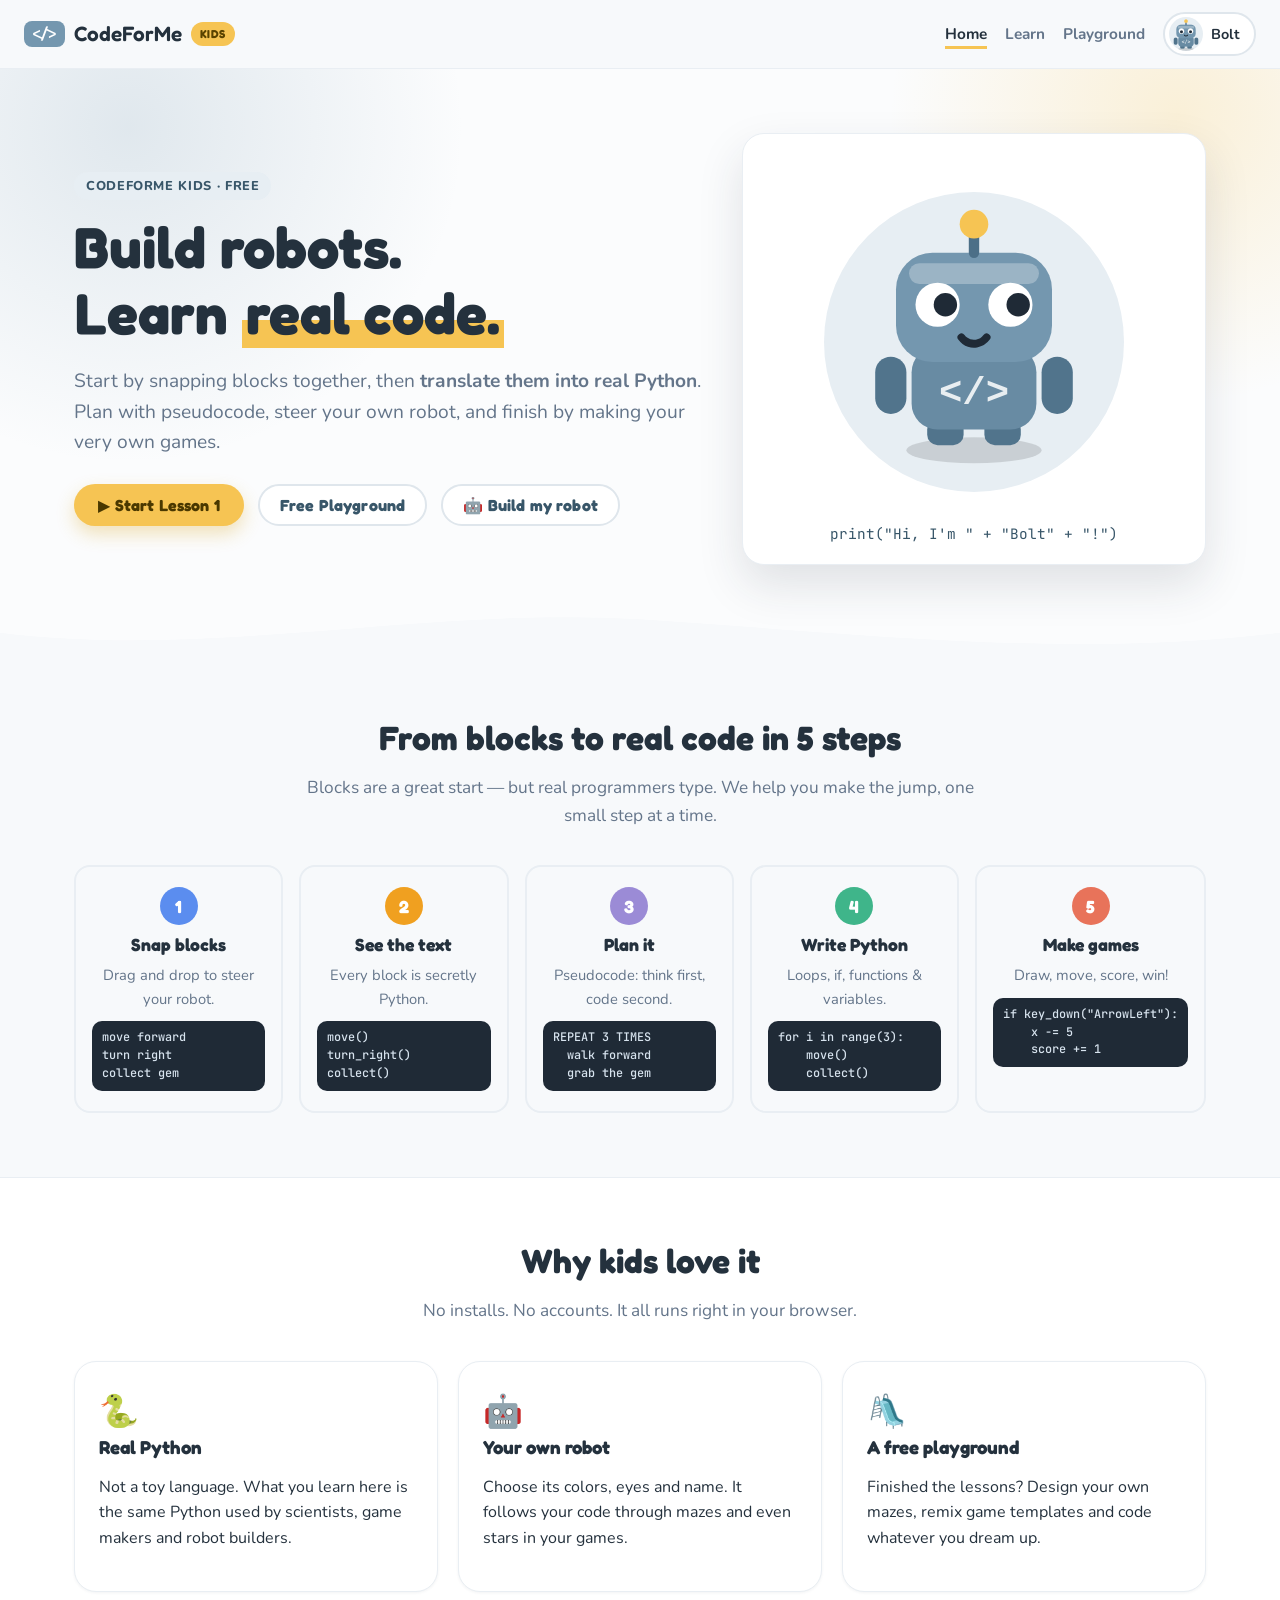
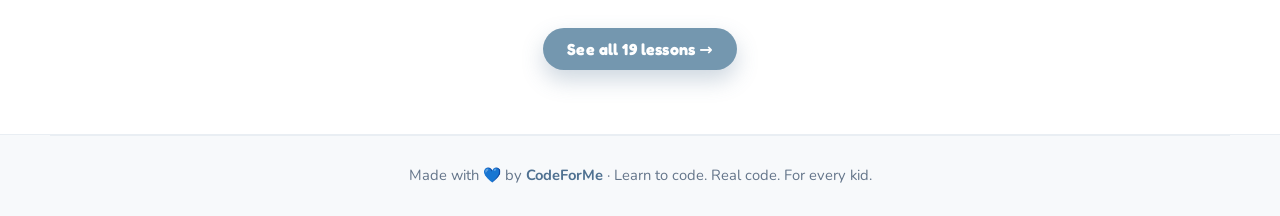
==== index.html @ 1c7331c0 "Add files via upload" ====
<!doctype html>
<html lang="en">
<head>
<title>CodeForMe Kids — Learn real code by building robots & games</title>
<meta name="description" content="Start with blocks, graduate to real Python. Build robots, learn pseudocode, and make your own games. Free from CodeForMe." />
<meta charset="UTF-8" />
<meta name="viewport" content="width=device-width, initial-scale=1" />
<link rel="preconnect" href="https://fonts.googleapis.com"><link rel="preconnect" href="https://fonts.gstatic.com" crossorigin>
<link href="https://fonts.googleapis.com/css2?family=Fredoka:wght@500;600;700&family=Nunito:wght@400;600;700;800&family=JetBrains+Mono:wght@400;500;600&display=swap" rel="stylesheet">
<link rel="stylesheet" href="css/kids.css" />
<link rel="icon" href="data:image/svg+xml,<svg xmlns=%22http://www.w3.org/2000/svg%22 viewBox=%220 0 100 100%22><rect width=%22100%22 height=%22100%22 rx=%2222%22 fill=%22%237497af%22/><text x=%2250%22 y=%2266%22 font-size=%2252%22 font-family=%22monospace%22 fill=%22white%22 text-anchor=%22middle%22>&lt;/&gt;</text></svg>" />
</head>
<body data-page="home">
<header id="site-header"></header>

<section class="hero">
  <div class="container hero-grid">
    <div>
      <span class="eyebrow">CodeForMe Kids · Free</span>
      <h1>Build robots.<br>Learn <span class="mark">real code.</span></h1>
      <p class="lead">Start by snapping blocks together, then <b>translate them into real Python</b>. Plan with pseudocode, steer your own robot, and finish by making your very own games.</p>
      <div class="hero-cta"><a class="btn btn-sun" href="lesson.html?id=1-1">▶ Start Lesson 1</a><a class="btn btn-ghost" href="playground.html">Free Playground</a><button class="btn btn-ghost" id="hero-robot">🤖 Build my robot</button></div>
    </div>
    <div class="hero-stage"><canvas id="hero-canvas" width="360" height="360"></canvas><div class="mono" style="background:none">print("Hi, I'm " + <span id="hero-name"></span> + "!")</div></div>
  </div>
  <svg class="hero-wave" viewBox="0 0 1440 60" preserveAspectRatio="none" aria-hidden="true"><path d="M0,32 C240,64 480,0 720,16 C960,32 1200,64 1440,32 L1440,60 L0,60 Z"></path></svg>
</section>

<section class="block">
  <div class="container">
    <h2 class="section-title">From blocks to real code in 5 steps</h2>
    <p class="section-sub">Blocks are a great start — but real programmers type. We help you make the jump, one small step at a time.</p>
    <div class="journey">
      <div class="step"><div class="num" style="background:#5b8def">1</div><h3>Snap blocks</h3><p>Drag and drop to steer your robot.</p><pre>move forward
turn right
collect gem</pre></div>
      <div class="step"><div class="num" style="background:#f0a020">2</div><h3>See the text</h3><p>Every block is secretly Python.</p><pre>move()
turn_right()
collect()</pre></div>
      <div class="step"><div class="num" style="background:#9b8bd6">3</div><h3>Plan it</h3><p>Pseudocode: think first, code second.</p><pre>REPEAT 3 TIMES
  walk forward
  grab the gem</pre></div>
      <div class="step"><div class="num" style="background:#3fb58a">4</div><h3>Write Python</h3><p>Loops, if, functions & variables.</p><pre>for i in range(3):
    move()
    collect()</pre></div>
      <div class="step"><div class="num" style="background:#e8735a">5</div><h3>Make games</h3><p>Draw, move, score, win!</p><pre>if key_down("ArrowLeft"):
    x -= 5
    score += 1</pre></div>
    </div>
  </div>
</section>

<section class="block alt">
  <div class="container">
    <h2 class="section-title">Why kids love it</h2>
    <p class="section-sub">No installs. No accounts. It all runs right in your browser.</p>
    <div class="cards">
      <div class="card"><div class="ico">🐍</div><h3>Real Python</h3><p>Not a toy language. What you learn here is the same Python used by scientists, game makers and robot builders.</p></div>
      <div class="card"><div class="ico">🤖</div><h3>Your own robot</h3><p>Choose its colors, eyes and name. It follows your code through mazes and even stars in your games.</p></div>
      <div class="card"><div class="ico">🛝</div><h3>A free playground</h3><p>Finished the lessons? Design your own mazes, remix game templates and code whatever you dream up.</p></div>
    </div>
    <div style="text-align:center;margin-top:36px"><a class="btn btn-primary" href="learn.html">See all 19 lessons →</a></div>
  </div>
</section>

<div id="site-footer"></div>
<script src="js/common.js"></script>
<script>
  const cv = document.getElementById("hero-canvas"), g = cv.getContext("2d");
  const nm = () => (document.getElementById("hero-name").textContent = '"' + CFM.getRobot().name + '"');
  nm(); window.addEventListener("cfm-robot-changed", nm);
  document.getElementById("hero-robot").onclick = CFM.openRobotBuilder;
  (function frame(t) {
    g.clearRect(0, 0, 360, 360); g.fillStyle = "#e7eef3"; g.beginPath(); g.arc(180, 190, 150, 0, 7); g.fill();
    CFM.drawRobot(g, 180, 190 + Math.sin(t / 380) * 8, 260, Math.floor(t / 1600) % 4);
    requestAnimationFrame(frame);
  })(0);
</script>
</body>
</html>
---- css/kids.css ----
:root {
  --bg: #f7f9fb; --bg-raised: #fff; --bg-inset: #eef2f6;
  --border: #dfe6ec; --border-soft: #e9eef3;
  --text: #24313d; --text-muted: #64758a;
  --accent: #7497af; --accent-dark: #4f7191; --accent-darker: #385669;
  --accent-light: #e7eef3; --accent-soft: #d3e0e8;
  --sun: #f6c453; --sun-dark: #d9a520; --coral: #ef8a6b; --mint: #62c3a0; --grape: #9b8bd6;
  --danger: #c0392b; --danger-soft: #fbe4e1; --ok: #2e9e72; --ok-soft: #dff5ea;
  --shadow-sm: 0 1px 3px rgba(36,49,61,.06); --shadow-md: 0 10px 26px rgba(36,49,61,.08);
  --shadow-lg: 0 20px 46px rgba(36,49,61,.13); --shadow-accent: 0 10px 22px rgba(79,113,145,.28);
  --radius: 16px; --radius-lg: 22px;
  --font-ui: 'Nunito', system-ui, sans-serif; --font-display: 'Fredoka', var(--font-ui);
  --font-mono: 'JetBrains Mono', 'SFMono-Regular', Consolas, monospace;
  /* block colors */
  --b-motion: #5b8def; --b-action: #f0a020; --b-loop: #e8735a; --b-logic: #3fb58a; --b-say: #9b8bd6;
}
* { box-sizing: border-box; }
html, body { margin: 0; background: var(--bg); color: var(--text); font-family: var(--font-ui); font-size: 16px; line-height: 1.6; }
::selection { background: var(--accent-soft); color: var(--accent-darker); }
a { color: var(--accent-dark); text-decoration: none; font-weight: 700; }
a:hover { text-decoration: underline; }
h1, h2, h3 { font-family: var(--font-display); line-height: 1.15; margin: 0 0 .5em; }
code, .mono { font-family: var(--font-mono); font-size: .9em; background: var(--accent-light); padding: 1px 6px; border-radius: 6px; color: var(--accent-darker); }
.container { max-width: 1180px; margin: 0 auto; padding: 0 24px; }

/* Header */
.site-header { position: sticky; top: 0; z-index: 30; background: rgba(247,249,251,.92); backdrop-filter: blur(10px); border-bottom: 1px solid var(--border-soft); }
.header-inner { max-width: 1400px; margin: 0 auto; padding: 12px 24px; display: flex; align-items: center; justify-content: space-between; gap: 16px; }
.logo { font-family: var(--font-display); font-weight: 600; font-size: 1.3rem; color: var(--text); display: flex; align-items: center; gap: 9px; }
.logo:hover { text-decoration: none; color: var(--accent-dark); }
.logo-mark { font-family: var(--font-mono); font-weight: 700; font-size: .95rem; color: #fff; background: var(--accent); padding: 5px 7px; border-radius: 8px; line-height: 1; }
.logo-kids { background: var(--sun); color: #5a4300; font-size: .72rem; font-weight: 700; padding: 3px 9px; border-radius: 999px; letter-spacing: .04em; text-transform: uppercase; }
.site-nav { display: flex; align-items: center; gap: 18px; }
.site-nav a { color: var(--text-muted); font-weight: 700; font-size: .96rem; }
.site-nav a:hover, .site-nav a.active { color: var(--text); text-decoration: none; }
.site-nav a.active { box-shadow: 0 3px 0 var(--sun); }
.chip-btn { display: inline-flex; align-items: center; gap: 8px; background: var(--bg-raised); border: 2px solid var(--border); border-radius: 999px; padding: 3px 14px 3px 4px; font: 700 .9rem var(--font-ui); color: var(--text); cursor: pointer; }
.chip-btn:hover { border-color: var(--accent); }
.chip-btn canvas { width: 34px; height: 34px; background: var(--accent-light); border-radius: 50%; }

/* Buttons */
.btn { font: 800 1rem var(--font-display); letter-spacing: .01em; border: 0; border-radius: 999px; padding: 11px 24px; cursor: pointer; transition: transform .15s, box-shadow .15s, background .15s; display: inline-flex; align-items: center; gap: 8px; }
.btn:hover { text-decoration: none; transform: translateY(-2px); }
.btn:disabled { opacity: .5; cursor: not-allowed; transform: none; }
.btn-primary { background: var(--accent); color: #fff; box-shadow: var(--shadow-accent); }
.btn-primary:hover { background: var(--accent-dark); }
.btn-sun { background: var(--sun); color: #4a3800; box-shadow: 0 8px 18px rgba(217,165,32,.3); }
.btn-sun:hover { background: #f8cf6a; }
.btn-ghost { background: var(--bg-raised); color: var(--accent-darker); border: 2px solid var(--border); padding: 9px 20px; }
.btn-ghost:hover { border-color: var(--accent); }
.btn-sm { font-size: .88rem; padding: 6px 14px; }
.btn-run { background: var(--ok); color: #fff; box-shadow: 0 8px 18px rgba(46,158,114,.3); }
.btn-run:hover { background: #26855f; }

/* Hero */
.hero { background: radial-gradient(560px circle at 10% 10%, rgba(116,151,175,.2), transparent 60%), radial-gradient(480px circle at 92% 8%, rgba(246,196,83,.22), transparent 60%), #fbfcfd; padding: 64px 0 90px; position: relative; overflow: hidden; }
.hero-grid { display: grid; grid-template-columns: 1.15fr .85fr; gap: 40px; align-items: center; }
.eyebrow { display: inline-block; background: var(--accent-light); color: var(--accent-darker); font-weight: 800; font-size: .8rem; padding: 4px 12px; border-radius: 999px; letter-spacing: .05em; text-transform: uppercase; }
.hero h1 { font-size: clamp(2.2rem, 5vw, 3.6rem); margin: 14px 0; }
.mark { background: linear-gradient(transparent 60%, var(--sun) 60%); padding: 0 4px; }
.hero p.lead { font-size: 1.2rem; color: var(--text-muted); max-width: 34em; }
.hero-cta { display: flex; gap: 14px; margin-top: 26px; flex-wrap: wrap; }
.hero-stage { background: var(--bg-raised); border-radius: var(--radius-lg); box-shadow: var(--shadow-lg); padding: 18px; text-align: center; border: 1px solid var(--border-soft); }
.hero-stage canvas { width: 100%; max-width: 360px; aspect-ratio: 1; }
.hero-wave { position: absolute; left: 0; bottom: -1px; width: 100%; height: 50px; fill: var(--bg); }

section.block { padding: 64px 0; }
section.alt { background: var(--bg-raised); border-top: 1px solid var(--border-soft); border-bottom: 1px solid var(--border-soft); }
.section-title { text-align: center; font-size: 2.1rem; }
.section-sub { text-align: center; color: var(--text-muted); max-width: 40em; margin: 0 auto 36px; font-size: 1.08rem; }

/* Journey steps */
.journey { display: grid; grid-template-columns: repeat(5, 1fr); gap: 16px; counter-reset: step; }
.step { background: var(--bg); border: 2px solid var(--border-soft); border-radius: var(--radius); padding: 20px 16px; position: relative; text-align: center; }
.step .num { width: 38px; height: 38px; border-radius: 50%; display: grid; place-items: center; margin: 0 auto 10px; font: 700 1.1rem var(--font-display); color: #fff; }
.step h3 { font-size: 1.1rem; }
.step p { color: var(--text-muted); font-size: .92rem; margin: 0; }
.step pre { margin: 10px 0 0; text-align: left; background: #1f2a36; color: #d7e3ee; font: 500 .74rem/1.5 var(--font-mono); padding: 8px 10px; border-radius: 10px; overflow: hidden; }

.cards { display: grid; grid-template-columns: repeat(3, 1fr); gap: 20px; }
.card { background: var(--bg-raised); border: 1px solid var(--border-soft); border-radius: var(--radius-lg); padding: 24px; box-shadow: var(--shadow-sm); }
.card .ico { font-size: 2rem; }

/* Learn map */
.unit { margin-bottom: 34px; }
.unit-head { display: flex; align-items: center; gap: 14px; margin-bottom: 14px; }
.unit-badge { width: 46px; height: 46px; border-radius: 14px; display: grid; place-items: center; color: #fff; font: 700 1.3rem var(--font-display); }
.unit-head h2 { margin: 0; font-size: 1.5rem; }
.unit-head p { margin: 0; color: var(--text-muted); font-size: .95rem; }
.lessons { display: grid; grid-template-columns: repeat(auto-fill, minmax(230px, 1fr)); gap: 14px; }
.lesson-card { background: var(--bg-raised); border: 2px solid var(--border-soft); border-radius: var(--radius); padding: 16px; color: var(--text); display: block; position: relative; transition: transform .15s, border-color .15s, box-shadow .15s; }
.lesson-card:hover { text-decoration: none; transform: translateY(-3px); border-color: var(--accent); box-shadow: var(--shadow-md); }
.lesson-card .n { font: 700 .8rem var(--font-mono); color: var(--text-muted); }
.lesson-card h3 { font-size: 1.1rem; margin: 2px 0 4px; }
.lesson-card p { margin: 0; color: var(--text-muted); font-size: .9rem; }
.lesson-card .tag { display: inline-block; margin-top: 8px; font-size: .72rem; font-weight: 800; padding: 2px 9px; border-radius: 999px; background: var(--accent-light); color: var(--accent-darker); text-transform: uppercase; letter-spacing: .04em; }
.lesson-card.done { border-color: var(--mint); background: #f5fcf9; }
.lesson-card.done::after { content: "✓"; position: absolute; top: 10px; right: 12px; width: 26px; height: 26px; border-radius: 50%; background: var(--mint); color: #fff; display: grid; place-items: center; font-weight: 800; }
.progress-bar { height: 12px; background: var(--bg-inset); border-radius: 999px; overflow: hidden; max-width: 420px; }
.progress-bar > i { display: block; height: 100%; background: linear-gradient(90deg, var(--mint), var(--sun)); border-radius: 999px; transition: width .4s; }

/* Lesson / playground layout */
.workbench { max-width: 1400px; margin: 0 auto; padding: 18px 24px 40px; display: grid; grid-template-columns: minmax(360px, 520px) 1fr; gap: 20px; align-items: start; }
.col { display: flex; flex-direction: column; gap: 16px; min-width: 0; }
.panel { background: var(--bg-raised); border: 1px solid var(--border-soft); border-radius: var(--radius-lg); box-shadow: var(--shadow-sm); overflow: hidden; }
.panel-header { display: flex; align-items: center; justify-content: space-between; gap: 10px; padding: 10px 16px; border-bottom: 1px solid var(--border-soft); background: #fbfcfd; font: 600 1rem var(--font-display); flex-wrap: wrap; }
.panel-body { padding: 16px 18px; }
.actions { display: flex; gap: 8px; align-items: center; flex-wrap: wrap; }
.lesson-title { display: flex; align-items: center; gap: 12px; }
.lesson-title .unit-badge { width: 38px; height: 38px; font-size: 1.05rem; border-radius: 12px; }
.story p { margin: 0 0 10px; }
.goal { background: #fff8e3; border: 2px dashed var(--sun); border-radius: 12px; padding: 10px 14px; font-weight: 700; margin: 12px 0; }
.vocab { display: flex; gap: 6px; flex-wrap: wrap; margin-top: 8px; }
.vocab span { background: var(--accent-light); color: var(--accent-darker); border-radius: 999px; padding: 2px 12px; font-size: .84rem; font-weight: 800; }
.checklist { list-style: none; padding: 0; margin: 10px 0 0; }
.checklist li { display: flex; gap: 8px; align-items: center; font-size: .94rem; padding: 2px 0; color: var(--text-muted); }
.checklist li::before { content: ""; width: 18px; height: 18px; border-radius: 50%; border: 2px solid var(--border); flex: none; }
.checklist li.ok { color: var(--ok); font-weight: 700; }
.checklist li.ok::before { background: var(--ok) center/12px no-repeat url("data:image/svg+xml,%3Csvg xmlns='http://www.w3.org/2000/svg' viewBox='0 0 12 12'%3E%3Cpath d='M2 6.5l3 3 5-6' fill='none' stroke='white' stroke-width='2' stroke-linecap='round'/%3E%3C/svg%3E"); border-color: var(--ok); }
.hint-box { display: none; background: var(--accent-light); border-radius: 12px; padding: 10px 14px; margin-top: 10px; font-size: .95rem; }
.hint-box.show { display: block; }

.stage-wrap { background: #eaf1f6; display: grid; place-items: center; padding: 10px; }
#stage-canvas { width: 100%; max-width: 560px; height: auto; background: #fff; border-radius: 12px; box-shadow: var(--shadow-sm); display: block; }
.speed { display: flex; align-items: center; gap: 6px; font-size: .82rem; color: var(--text-muted); font-weight: 700; }
.speed input { width: 80px; accent-color: var(--accent); }

.console { background: #1f2a36; color: #d7e3ee; font: 500 .85rem/1.55 var(--font-mono); padding: 10px 14px; min-height: 64px; max-height: 150px; overflow: auto; white-space: pre-wrap; }
.console .err { color: #ff9d8f; } .console .muted { color: #7f93a6; } .console .good { color: #7de0b3; }
.status { font: 700 .82rem var(--font-ui); padding: 3px 12px; border-radius: 999px; background: var(--bg-inset); color: var(--text-muted); }
.status.ok { background: var(--ok-soft); color: var(--ok); } .status.err { background: var(--danger-soft); color: var(--danger); }

/* Code editor with highlighting */
.editor { position: relative; display: flex; background: #1f2a36; min-height: 260px; height: 340px; }
.editor.tall { height: 460px; }
.editor .gutter { width: 44px; flex: none; margin: 0; padding: 12px 8px 12px 0; text-align: right; color: #5d7386; font: 500 .9rem/1.6 var(--font-mono); overflow: hidden; user-select: none; background: #1a2430; }
.editor .layers { position: relative; flex: 1; min-width: 0; }
.editor pre.hl, .editor textarea { position: absolute; inset: 0; margin: 0; padding: 12px 14px; font: 500 .9rem/1.6 var(--font-mono); tab-size: 4; white-space: pre; overflow: auto; border: 0; }
.editor pre.hl { color: #d7e3ee; pointer-events: none; overflow: hidden; }
.editor textarea { background: transparent; color: transparent; caret-color: #fff; resize: none; outline: none; }
.editor textarea::selection { background: rgba(116,151,175,.5); color: transparent; }
.editor.readonly textarea { cursor: default; }
.tk-c { color: #7f93a6; font-style: italic; } .tk-s { color: #9fe0b0; } .tk-k { color: #ff9d8f; font-weight: 600; } .tk-n { color: #f6c453; } .tk-f { color: #8ec5ff; }
.pseudo-box { width: 100%; border: 0; border-bottom: 1px solid var(--border-soft); padding: 12px 16px; font: 500 .92rem/1.6 var(--font-mono); background: #fffdf3; color: #5a4a10; resize: vertical; min-height: 96px; outline: none; }
.pseudo-label { padding: 8px 16px 0; background: #fffdf3; font-weight: 800; font-size: .82rem; color: #a07d10; text-transform: uppercase; letter-spacing: .05em; }
.pseudo-show { background: #fffdf3; padding: 12px 16px; font: 500 .92rem/1.7 var(--font-mono); color: #5a4a10; white-space: pre-wrap; border-bottom: 1px solid var(--border-soft); }
.pseudo-show b { color: #c2410c; }

/* Blocks */
.blocks-area { display: grid; grid-template-columns: 210px 1fr; min-height: 360px; }
.blocks-area.with-text { grid-template-columns: 210px 1fr 1fr; }
.palette { background: #f3f7fa; border-right: 1px solid var(--border-soft); padding: 10px; display: flex; flex-direction: column; gap: 8px; align-items: flex-start; }
.palette h4 { margin: 4px 0 0; font: 700 .72rem var(--font-ui); text-transform: uppercase; letter-spacing: .08em; color: var(--text-muted); }
.ws { padding: 14px; min-height: 360px; background: #fff linear-gradient(#0000 0, #0000 0); background-image: radial-gradient(#e3eaf0 1px, transparent 1px); background-size: 18px 18px; }
.blk { --c: var(--b-motion); background: var(--c); color: #fff; font: 700 .9rem var(--font-ui); border-radius: 10px; padding: 7px 12px; display: inline-flex; align-items: center; gap: 8px; cursor: grab; box-shadow: 0 2px 0 rgba(0,0,0,.18); user-select: none; position: relative; }
.blk.motion { --c: var(--b-motion); } .blk.action { --c: var(--b-action); } .blk.loop { --c: var(--b-loop); } .blk.logic { --c: var(--b-logic); } .blk.say { --c: var(--b-say); }
.blk input, .blk select { font: 700 .88rem var(--font-ui); border: 0; border-radius: 6px; padding: 2px 6px; background: #fff; color: var(--text); max-width: 150px; }
.blk input[type=number] { width: 54px; }
.blk .x { margin-left: 4px; background: rgba(0,0,0,.18); border: 0; color: #fff; border-radius: 50%; width: 18px; height: 18px; cursor: pointer; font-size: .7rem; line-height: 1; padding: 0; }
.ws .blk { display: flex; width: 100%; max-width: 360px; }
.ws .cblock { max-width: 380px; margin: 0 0 6px; }
.cblock > .cb-head { border-radius: 10px 10px 0 0; }
.cblock > .cb-body { margin-left: 16px; border-left: 12px solid var(--c); background: rgba(0,0,0,.03); padding: 6px 6px 6px 8px; min-height: 34px; border-radius: 0 0 0 6px; }
.cblock > .cb-foot { height: 12px; background: var(--c); border-radius: 0 0 10px 10px; margin-bottom: 2px; }
.cblock .else-label { margin: 0; }
.slot { display: flex; flex-direction: column; gap: 6px; min-height: 28px; }
.slot:empty::after { content: "drop blocks here"; color: #9fb0bf; font-size: .78rem; font-weight: 700; padding: 4px 6px; }
.drop-on { outline: 3px dashed var(--sun); outline-offset: 2px; border-radius: 8px; }
.drop-line { height: 6px; background: var(--sun); border-radius: 4px; margin: -1px 0; }
.locked .blk { cursor: default; } .locked .x { display: none; }
.text-preview { border-left: 1px solid var(--border-soft); background: #1f2a36; display: flex; flex-direction: column; min-width: 0; }
.text-preview .cap { color: #f6c453; font: 800 .74rem var(--font-ui); text-transform: uppercase; letter-spacing: .08em; padding: 8px 14px 0; }
.text-preview .editor { flex: 1; height: auto; min-height: 320px; background: transparent; }
.text-preview .gutter { background: transparent; }

/* Modal / toast */
.modal-bg { position: fixed; inset: 0; background: rgba(31,42,54,.5); display: none; place-items: center; z-index: 60; padding: 20px; }
.modal-bg.show { display: grid; }
.modal { background: #fff; border-radius: 24px; padding: 28px; max-width: 520px; width: 100%; box-shadow: var(--shadow-lg); text-align: center; max-height: 92vh; overflow: auto; }
.modal h2 { font-size: 1.8rem; }
.swatches { display: flex; gap: 8px; justify-content: center; flex-wrap: wrap; margin: 6px 0 14px; }
.swatch { width: 34px; height: 34px; border-radius: 50%; border: 3px solid #fff; box-shadow: 0 0 0 2px var(--border); cursor: pointer; }
.swatch.sel { box-shadow: 0 0 0 3px var(--accent-dark); }
.opt-row { display: flex; gap: 8px; justify-content: center; margin-bottom: 12px; flex-wrap: wrap; align-items: center; }
.opt-row .lab { font-weight: 800; font-size: .8rem; color: var(--text-muted); width: 74px; text-align: right; text-transform: uppercase; letter-spacing: .05em; }
.opt { border: 2px solid var(--border); background: #fff; border-radius: 10px; padding: 3px 12px; font: 700 .88rem var(--font-ui); cursor: pointer; }
.opt.sel { border-color: var(--accent-dark); background: var(--accent-light); }
.modal input.name { font: 700 1.1rem var(--font-display); padding: 8px 14px; border: 2px solid var(--border); border-radius: 12px; text-align: center; width: 220px; }
.confetti { position: fixed; top: -12px; width: 10px; height: 14px; z-index: 70; animation: fall 1.8s linear forwards; }
@keyframes fall { to { transform: translateY(105vh) rotate(720deg); opacity: .8; } }

/* Playground extras */
.tool-tabs { display: flex; gap: 6px; }
.tool-tabs button { border: 2px solid var(--border); background: #fff; border-radius: 999px; padding: 4px 16px; font: 700 .9rem var(--font-display); cursor: pointer; }
.tool-tabs button.sel { background: var(--accent); border-color: var(--accent); color: #fff; }
select.pick { font: 700 .88rem var(--font-ui); border: 2px solid var(--border); border-radius: 10px; padding: 4px 8px; background: #fff; }
.palette-tiles { display: flex; gap: 6px; }
.tile-btn { width: 34px; height: 34px; border-radius: 8px; border: 2px solid var(--border); cursor: pointer; font-size: 1rem; background: #fff; }
.tile-btn.sel { border-color: var(--accent-dark); box-shadow: 0 0 0 2px var(--accent-soft); }

.site-footer { border-top: 1px solid var(--border-soft); padding: 28px 0; color: var(--text-muted); text-align: center; font-size: .92rem; }

@media (max-width: 980px) {
  .hero-grid, .workbench, .cards { grid-template-columns: 1fr; }
  .journey { grid-template-columns: 1fr 1fr; }
  .blocks-area, .blocks-area.with-text { grid-template-columns: 1fr; }
  .palette { flex-direction: row; flex-wrap: wrap; border-right: 0; border-bottom: 1px solid var(--border-soft); }
  .site-nav a.hide-sm { display: none; }
}

/* block extras */
.cblock.motion { --c: var(--b-motion); } .cblock.action { --c: var(--b-action); } .cblock.loop { --c: var(--b-loop); } .cblock.logic { --c: var(--b-logic); }
.cblock > .else-label { border-radius: 0; display: flex; width: 100%; }
.cblock > .cb-head { display: flex; width: 100%; }

.split { display: grid; grid-template-columns: 1fr 1fr; min-height: 340px; }
.split > .left { border-right: 1px solid var(--border-soft); overflow: auto; }
.split .blocks-area { grid-template-columns: 1fr; }
.split .editor { height: 100%; min-height: 340px; }
@media (max-width: 980px) { .split { grid-template-columns: 1fr; } }
.story pre { margin: 8px 0; background: #1f2a36; color: #d7e3ee; border-radius: 10px; }
.story pre.mono { background: #1f2a36; color: #d7e3ee; white-space: pre; overflow: auto; }
@media (max-width: 1320px) { .blocks-area.with-text { grid-template-columns: 210px 1fr; } .blocks-area.with-text .text-preview { grid-column: 1 / -1; border-left: 0; border-top: 1px solid var(--border-soft); } .text-preview .editor { min-height: 180px; } }
@media (max-width: 980px) { .blocks-area.with-text { grid-template-columns: 1fr; } }
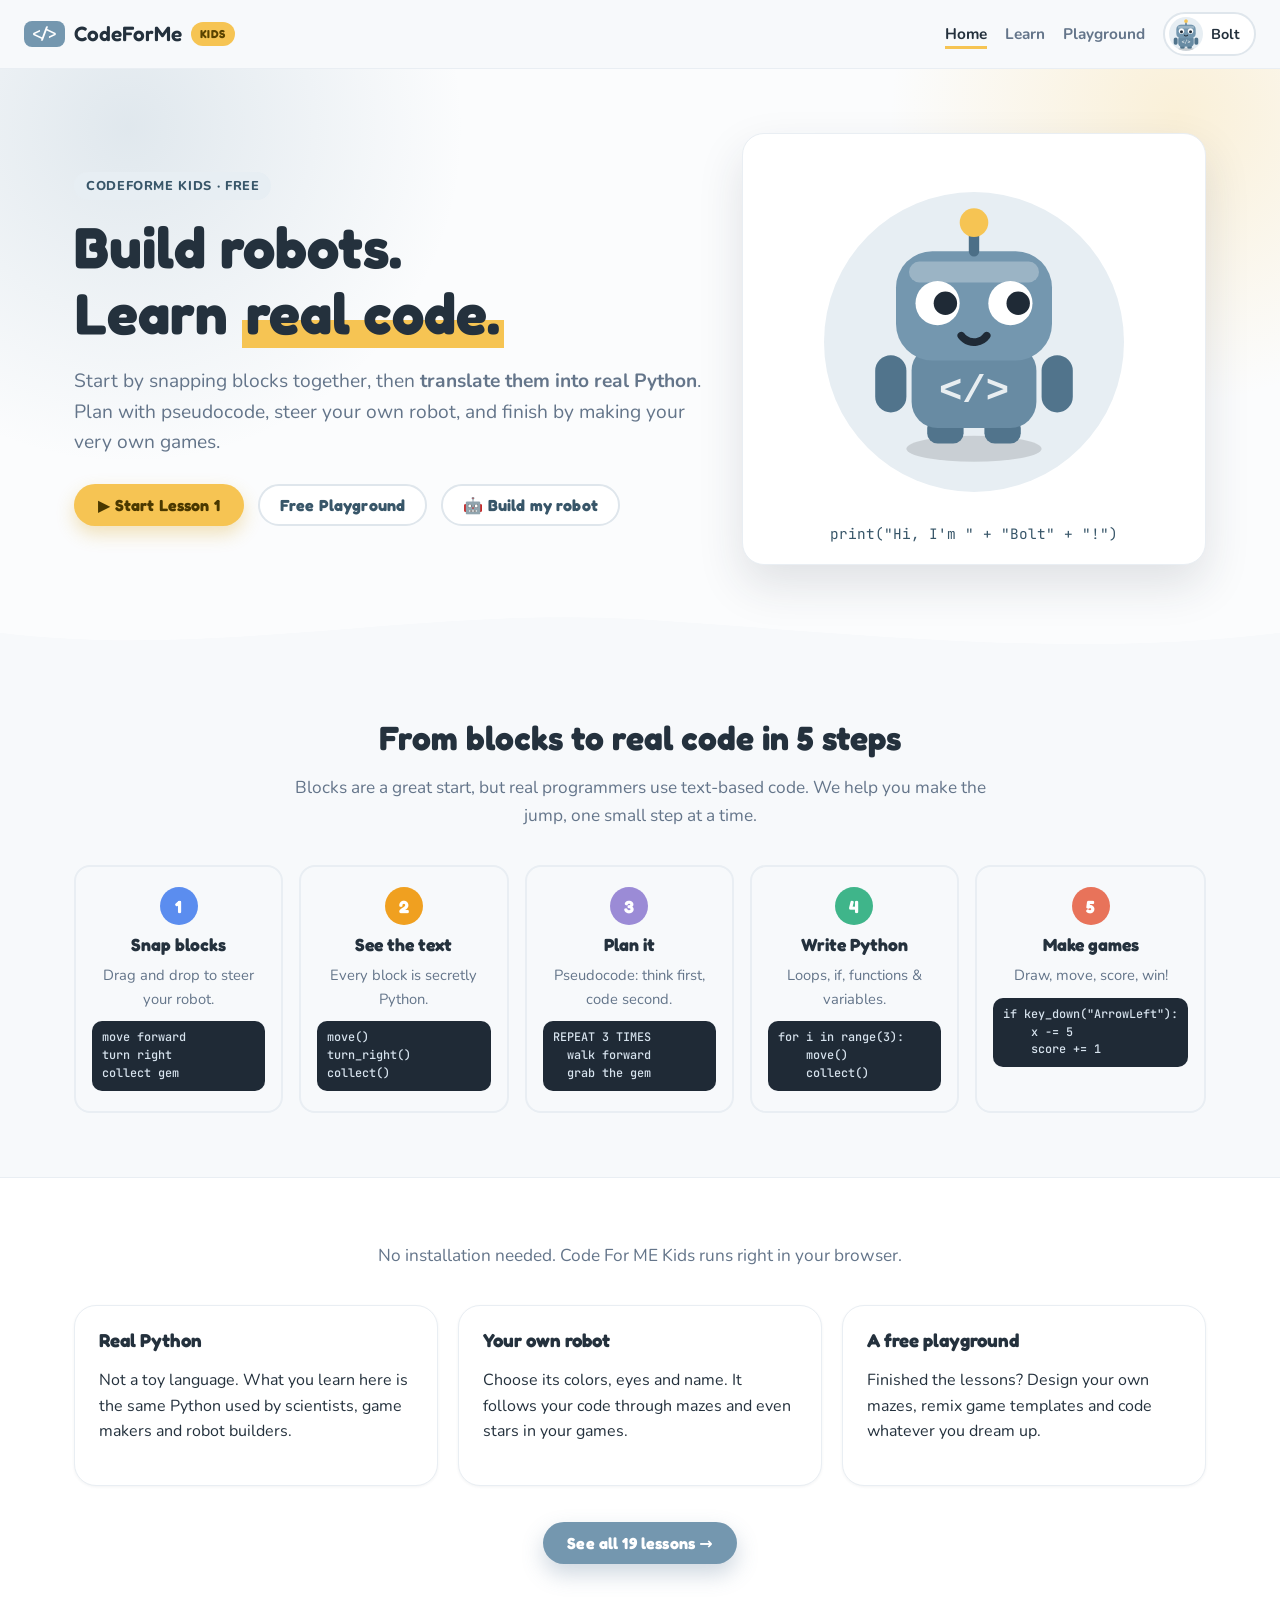
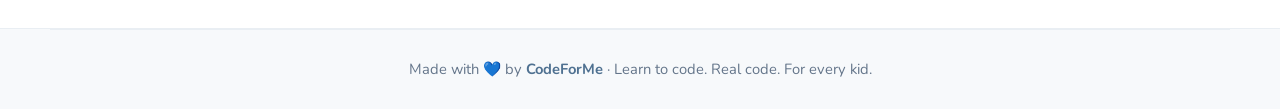
==== commit 39ec7d1a: "Update index.html" ====
--- a/index.html
+++ b/index.html
@@ -29,7 +29,7 @@
 <section class="block">
   <div class="container">
     <h2 class="section-title">From blocks to real code in 5 steps</h2>
-    <p class="section-sub">Blocks are a great start — but real programmers type. We help you make the jump, one small step at a time.</p>
+    <p class="section-sub">Blocks are a great start, but real programmers use text-based code. We help you make the jump, one small step at a time.</p>
     <div class="journey">
       <div class="step"><div class="num" style="background:#5b8def">1</div><h3>Snap blocks</h3><p>Drag and drop to steer your robot.</p><pre>move forward
 turn right
@@ -52,12 +52,11 @@
 
 <section class="block alt">
   <div class="container">
-    <h2 class="section-title">Why kids love it</h2>
-    <p class="section-sub">No installs. No accounts. It all runs right in your browser.</p>
+    <p class="section-sub">No installation needed. Code For ME Kids runs right in your browser.</p>
     <div class="cards">
-      <div class="card"><div class="ico">🐍</div><h3>Real Python</h3><p>Not a toy language. What you learn here is the same Python used by scientists, game makers and robot builders.</p></div>
-      <div class="card"><div class="ico">🤖</div><h3>Your own robot</h3><p>Choose its colors, eyes and name. It follows your code through mazes and even stars in your games.</p></div>
-      <div class="card"><div class="ico">🛝</div><h3>A free playground</h3><p>Finished the lessons? Design your own mazes, remix game templates and code whatever you dream up.</p></div>
+      <div class="card"><h3>Real Python</h3><p>Not a toy language. What you learn here is the same Python used by scientists, game makers and robot builders.</p></div>
+      <div class="card"><h3>Your own robot</h3><p>Choose its colors, eyes and name. It follows your code through mazes and even stars in your games.</p></div>
+      <div class="card"><h3>A free playground</h3><p>Finished the lessons? Design your own mazes, remix game templates and code whatever you dream up.</p></div>
     </div>
     <div style="text-align:center;margin-top:36px"><a class="btn btn-primary" href="learn.html">See all 19 lessons →</a></div>
   </div>
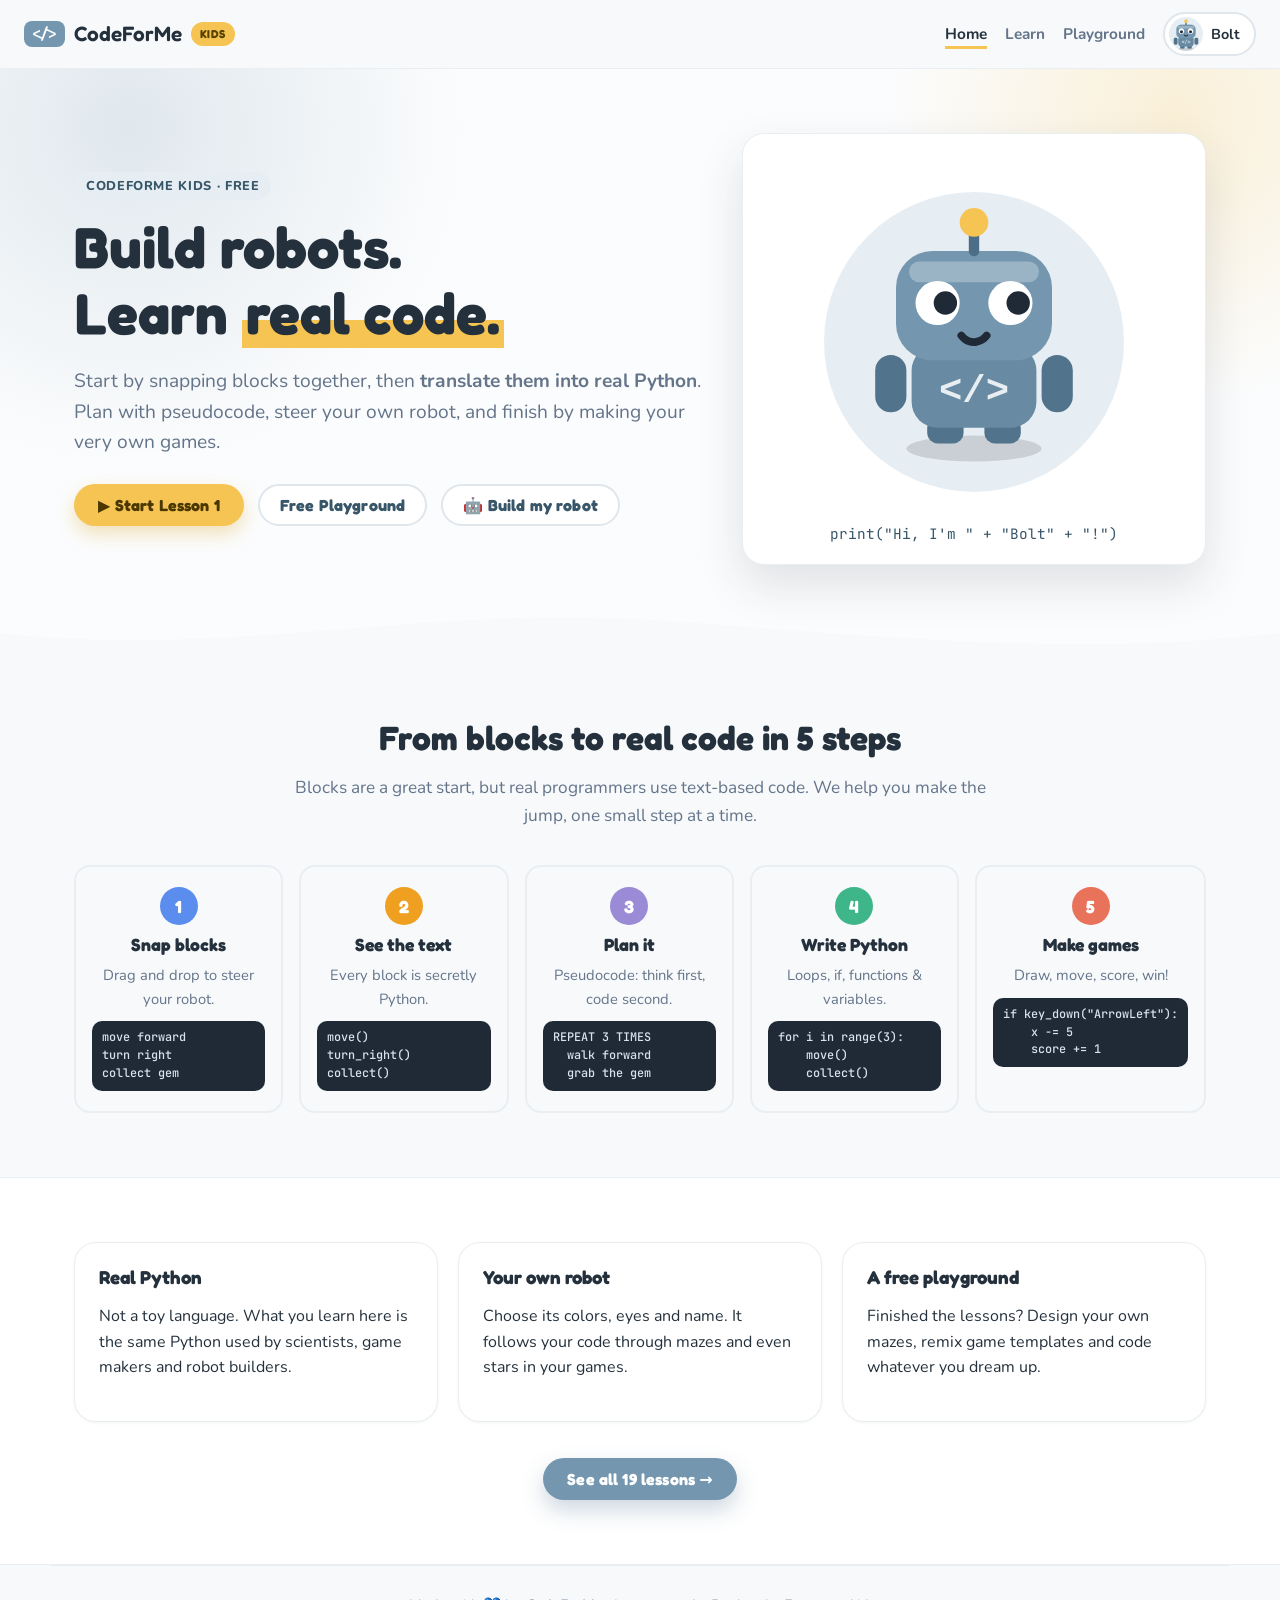
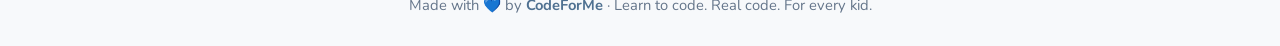
==== commit 231f5950: "Update index.html" ====
--- a/index.html
+++ b/index.html
@@ -52,7 +52,6 @@
 
 <section class="block alt">
   <div class="container">
-    <p class="section-sub">No installation needed. Code For ME Kids runs right in your browser.</p>
     <div class="cards">
       <div class="card"><h3>Real Python</h3><p>Not a toy language. What you learn here is the same Python used by scientists, game makers and robot builders.</p></div>
       <div class="card"><h3>Your own robot</h3><p>Choose its colors, eyes and name. It follows your code through mazes and even stars in your games.</p></div>
